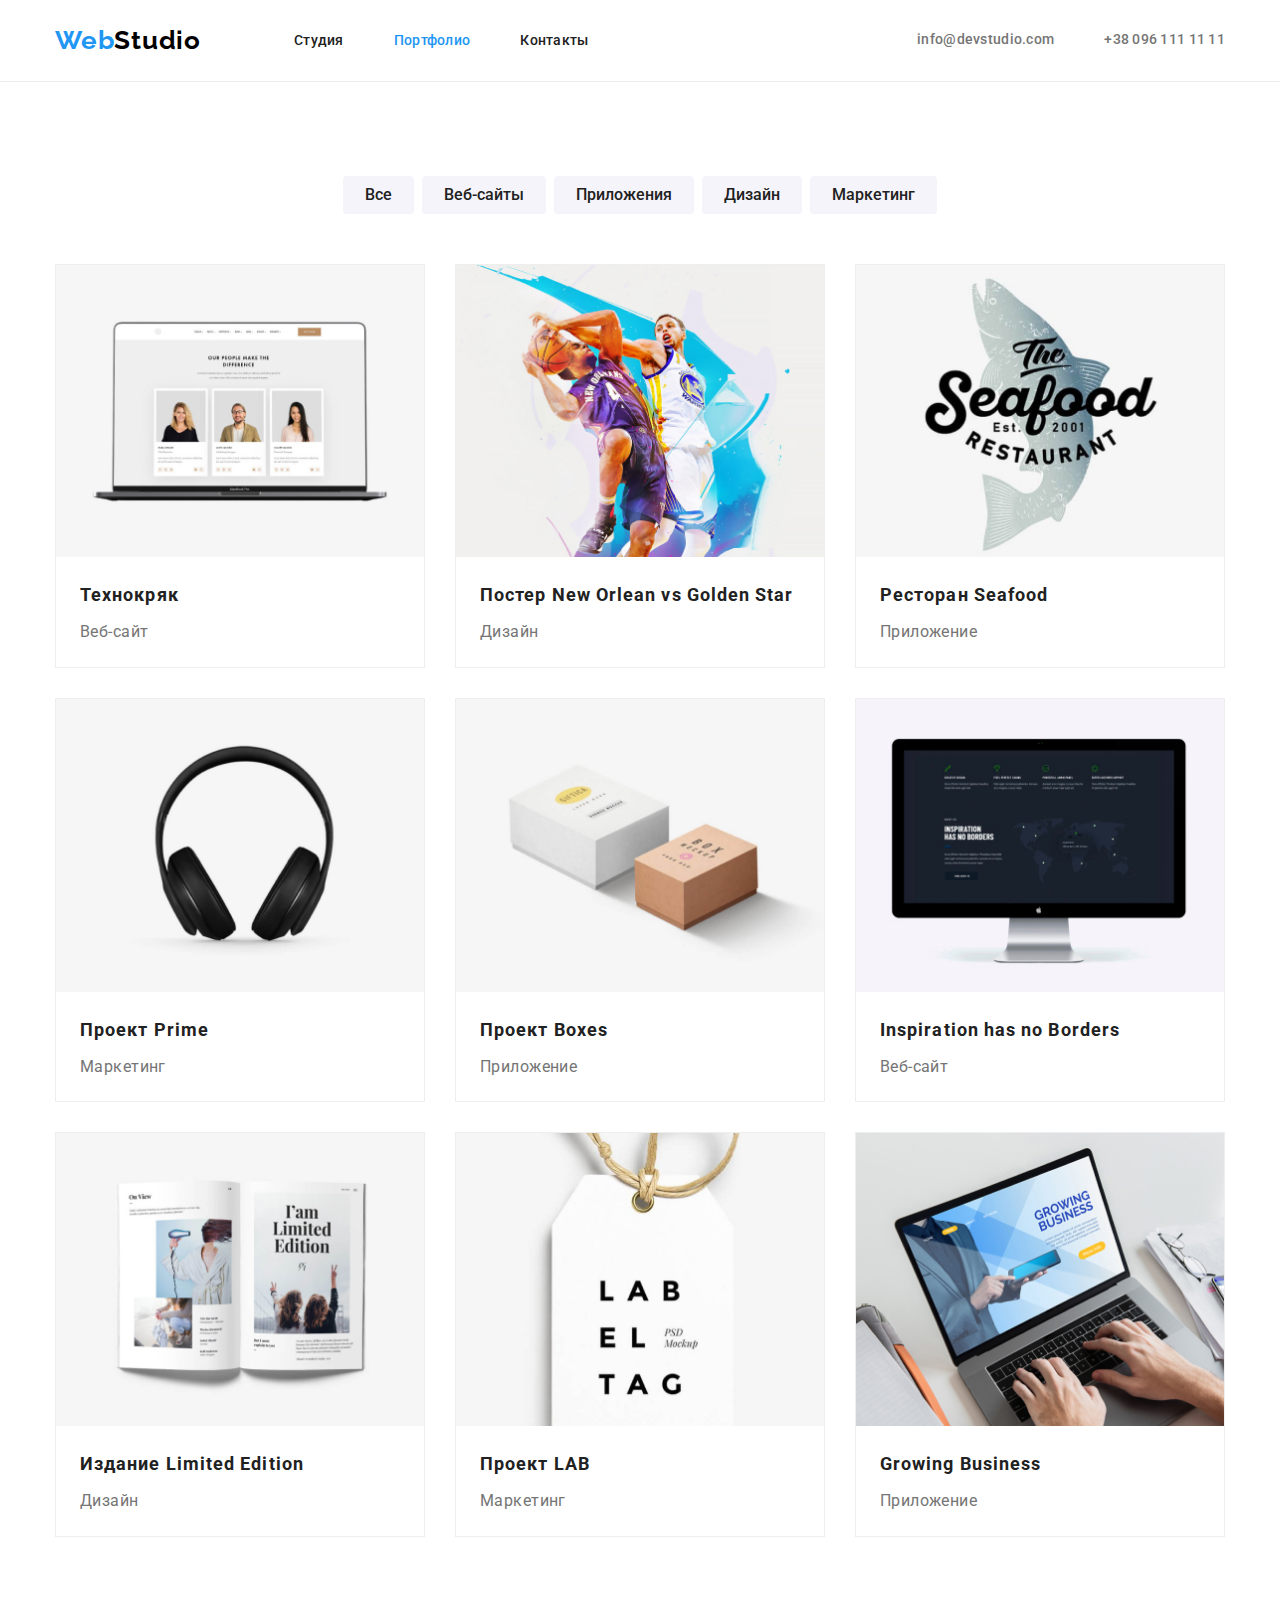
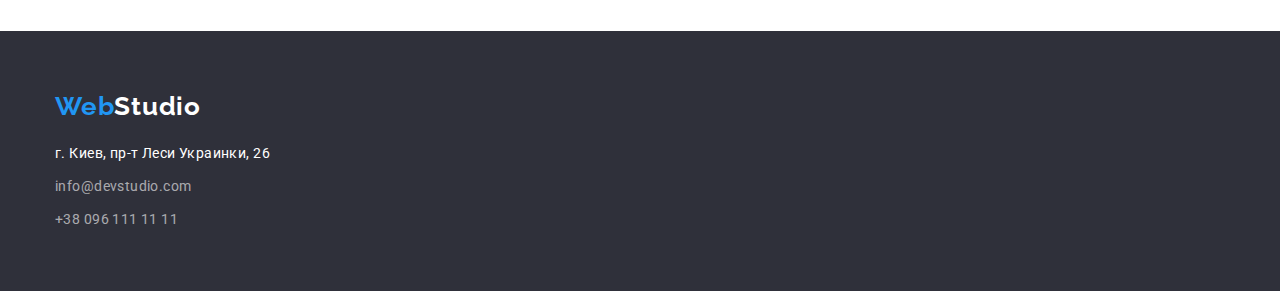
==== portfolio.html @ 77997f1a "copy hw-03" ====
<!DOCTYPE html>
<html lang="ru">
	<head>
		<meta charset="UTF-8" />
		<meta name="viewport" content="width=device-width, initial-scale=1.0" />
		<link rel="stylesheet" href="./css/modern-normalize.css" />
		<link
			href="https://fonts.googleapis.com/css2?family=Raleway:wght@700&family=Roboto:wght@400;500;700;900&display=fallback"
			rel="stylesheet"
		/>
		<link rel="stylesheet" href="./css/styles.css" />
		<title>Portfolio</title>
	</head>
	<body>
		<header class="header-border">
			<div class="container flexbox page-header">
				<nav class="navigation">
					<!-- logo -->
					<a href="./index.html" class="logo logo-header link"><span class="logo-span">Web</span>Studio</a>
					<!-- navigation list -->
					<ul class="site-nav list">
						<li class="nav-item"><a href="./index.html" class="link">Студия</a></li>
						<li class="nav-item"><a href="./portfolio.html" class="link active">Портфолио</a></li>
						<li class="nav-item"><a href="" class="link">Контакты</a></li>
					</ul>
				</nav>
				<!-- tel & mail -->
				<ul class="contacts list">
					<li class="nav-item"><a href="mailto:info@devstudio.com" class="link">info@devstudio.com</a></li>
					<li class="nav-item"><a href="tel:+380961111111" class="link">+38 096 111 11 11</a></li>
				</ul>
			</div>
		</header>

		<main>
			<!-- portfolio section -->
			<section>
				<div class="container section">
					<!-- invisible heading -->
					<h1 class="section-title invisible">Портфолио</h1>
					<ul class="filter-list list">
						<li class="filter-item"><button type="button" class="button">Все</button></li>
						<li class="filter-item"><button type="button" class="button">Веб-сайты</button></li>
						<li class="filter-item"><button type="button" class="button">Приложения</button></li>
						<li class="filter-item"><button type="button" class="button">Дизайн</button></li>
						<li class="filter-item"><button type="button" class="button">Маркетинг</button></li>
					</ul>
					<ul class="portfolio-list list">
						<li class="portfolio-item">
							<a href="" class="link">
								<img src="./images/project1.jpg" width="370" alt="Монитор ноутбука с открытым сайтом" />
								<div class="card-text">
									<h2 class="title">Технокряк</h2>
									<p class="item-text">Веб-сайт</p>
								</div>
							</a>
						</li>
						<li class="portfolio-item">
							<a href="" class="link">
								<img src="./images/project2.jpg" width="370" alt="Два баскетболиста в прыжке" />
								<div class="card-text">
									<h2 class="title">Постер New Orlean vs Golden Star</h2>
									<p class="item-text">Дизайн</p>
								</div>
							</a>
						</li>
						<li class="portfolio-item">
							<a href="" class="link">
								<img src="./images/project3.jpg" width="370" alt="Черный текст на фоне серой рыбы" />
								<div class="card-text">
									<h2 class="title">Ресторан Seafood</h2>
									<p class="item-text">Приложение</p>
								</div>
							</a>
						</li>
						<li class="portfolio-item">
							<a href="" class="link">
								<img src="./images/project4.jpg" width="370" alt="Наушники" />
								<div class="card-text">
									<h2 class="title">Проект Prime</h2>
									<p class="item-text">Маркетинг</p>
								</div>
							</a>
						</li>
						<li class="portfolio-item">
							<a href="" class="link">
								<img src="./images/project5.jpg" width="370" alt="Две картонные упаковки" />
								<div class="card-text">
									<h2 class="title">Проект Boxes</h2>
									<p class="item-text">Приложение</p>
								</div>
							</a>
						</li>
						<li class="portfolio-item">
							<a href="" class="link">
								<img src="./images/project6.jpg" width="370" alt="Монитор с открытым сайтом" />
								<div class="card-text">
									<h2 class="title">Inspiration has no Borders</h2>
									<p class="item-text">Веб-сайт</p>
								</div>
							</a>
						</li>
						<li class="portfolio-item">
							<a href="" class="link">
								<img src="./images/project7.jpg" width="370" alt="Открытый журнал" />
								<div class="card-text">
									<h2 class="title">Издание Limited Edition</h2>
									<p class="item-text">Дизайн</p>
								</div>
							</a>
						</li>
						<li class="portfolio-item">
							<a href="" class="link">
								<img src="./images/project8.jpg" width="370" alt="Белая этикетка с черными буквами" />
								<div class="card-text">
									<h2 class="title">Проект LAB</h2>
									<p class="item-text">Маркетинг</p>
								</div>
							</a>
						</li>
						<li class="portfolio-item">
							<a href="" class="link">
								<img src="./images/project9.jpg" width="370" alt="Руки на клавиатуре ноутбука" />
								<div class="card-text">
									<h2 class="title">Growing Business</h2>
									<p class="item-text">Приложение</p>
								</div>
							</a>
						</li>
					</ul>
				</div>
			</section>
		</main>

		<footer class="footer-background">
			<div class="container flexbox">
				<div class="footer-address">
					<!-- logo -->
					<a href="./index.html" class="logo logo-footer link"><span class="logo-span">Web</span>Studio</a>
					<address>
						<ul class="address list">
							<li class="address-item">г. Киев, пр-т Леси Украинки, 26</li>
							<li class="address-item"><a href="mailto:info@devstudio.com" class="link">info@devstudio.com</a></li>
							<li class="address-item"><a href="tel:+380961111111" class="link">+38 096 111 11 11</a></li>
						</ul>
					</address>
				</div>
				<!-- for next homework -->
				<div class="footer-join"></div>
				<!-- for next homework -->
				<div class="footer-submit"></div>
			</div>
		</footer>
	</body>
</html>
---- css/styles.css ----
:root {
	--title-text-color: #212121;
	--primary-text-color: #757575;
	--accent-color: #2196f3;
	--hero-text-color: #ffffff;
	--first-background-color: #ffffff;
	--second-background-color: #f5f4fa;
	--hero-background-color: #2f303a;
	--header-logo-color: #000000;
	--footer-logo-color: #ffffff;
	--footer-background-color: #2f303a;
	--footer-link-color: rgba(255, 255, 255, 0.6);
	--button-background-color: #f5f4fa;
}

body {
	background-color: var(--first-background-color);
	font-family: "Roboto", sans-serif;
	font-style: normal;
	font-weight: 400;
	font-size: 14px;
	letter-spacing: 0.03em;
}

img {
	display: block;
	max-width: 100%;
	height: auto;
}

.container {
	/* background-color: rgba(210, 180, 140, 0.4); */
	width: 1200px;
	padding-left: 15px;
	padding-right: 15px;
	margin-left: auto;
	margin-right: auto;
	/* outline: 1px solid red; */
}

.page-header {
	align-items: center;
	padding-top: 25px;
	padding-bottom: 25px;
}

.header-border {
	border-bottom: 1px solid #ECECEC;;
}

.flexbox {
	display: flex;
}

.navigation {
	display: flex;
	align-items: center;
	margin-right: auto;
}

.flexbox.page-header {
	justify-content: flex-end;
}

.link {
	text-decoration: none;
}

.list {
	margin: 0;
	padding: 0;
	list-style: none;
}

.title,
.item-text {
	margin: 0;
}

.site-nav,
.contacts {
	display: inline-flex;
}

.nav-item:not(:last-child) {
	margin-right: 50px;
}

.logo {
	font-family: "Raleway", sans-serif;
	font-style: normal;
	font-weight: 700;
	font-size: 26px;
	line-height: 1.19;
	letter-spacing: 0.03em;
}

.logo.logo-header {
	margin-right: 93px;
	color: var(--header-logo-color);
}

.logo > .logo-span {
	color: var(--accent-color);
}

.site-nav .link,
.contacts {
	font-weight: 500;
	line-height: 1.14;
	letter-spacing: 0.02em;
	color: var(--title-text-color);
}

.contacts .link {
	color: var(--primary-text-color);
}

.hero-background {
	background-color: var(--footer-background-color);
}

.hero {
	text-align: center;
	padding-top: 200px;
	padding-bottom: 200px;
}

.hero-title {
	margin-top: 0;
	margin-bottom: 30px;
	font-weight: 900;
	font-size: 44px;
	line-height: 60px;
	letter-spacing: 0.06em;
	text-transform: uppercase;
	color: var(--hero-text-color);
}

.button {
	border-color: transparent;
	border-radius: 4px;
}

.hero .button {
	width: 200px;
	height: 50px;
	font-weight: 700;
	font-size: 16px;
	line-height: 1.87; /* identical to box height, or 187% */
	/* display: flex;
	align-items: center; */
	letter-spacing: 0.06em;
	color: var(--hero-text-color);
	background-color: var(--accent-color);
	box-shadow: 0px 4px 4px rgba(0, 0, 0, 0.15);
}

.section {
	padding-top: 94px;
	padding-bottom: 94px;
}

.feature-section {
	padding-top: 94px;
}

.filter-list {
	display: flex;
	margin-bottom: 50px;
	justify-content: center;
}

.filter-list .button {
	padding: 6px 22px;
	border: none;
	text-align: center;
	font-weight: 500;
	font-size: 16px;
	line-height: 1.62; /* identical to box height, or 162% */
	color: var(--title-text-color);
	background-color: var(--button-background-color);
}

.filter-item:not(:last-child) {
	margin-right: 8px;
}

.filter-list .button:hover,
.filter-list .button:focus {
	box-shadow: 0px 3px 1px rgba(0, 0, 0, 0.1), 0px 1px 2px rgba(0, 0, 0, 0.08), 0px 2px 2px rgba(0, 0, 0, 0.12);
	color: var(--hero-text-color);
	background-color: var(--accent-color);
}

.section-title {
	margin-top: 0;
	margin-bottom: 50px;
	font-weight: 700;
	font-size: 36px;
	line-height: 1.17;
	text-align: center;
	color: var(--title-text-color);
}

/* TODO:  invisible heading */
.section-title.invisible {
	color: rgba(0, 0, 0, 0.1);
	margin-bottom: 0;
	font-size: 0px;
}

.feature-item {
	width: calc((100%-3 * 30px) / 4);
}

.feature-item:not(:last-child) {
	margin-right: 30px;
}

.feature-item > .title {
	font-size: 14px;
	letter-spacing: 0.03em;

}

.feature-list .title {
	font-weight: 700;
	line-height: 1.14;
	text-transform: uppercase;
	color: var(--title-text-color);
}

.feature-list .item-text {
	line-height: 24px; /* or 171% */
	color: var(--primary-text-color);
	margin-top: 10px;
}

.what-list {
	flex-wrap: wrap;
}

.what-item {
	width: calc((100% - 2 * 30px) / 3);
}

.what-item:not(:nth-child(3n)) {
	margin-right: 30px;
}

.site-nav .active {
	color: var(--accent-color);
}

.team-list {
	flex-wrap: wrap;
}

.team-list .title {
	margin-top: 30px;
	margin-bottom: 10px;
	font-weight: 500;
	font-size: 16px;
	line-height: 1.19; /* identical to box height */
	color: var(--title-text-color);
}

.team-list .item-text {
	margin-bottom: 30px;
	font-size: 16px;
	line-height: 1.19; /* identical to box height */
	color: var(--primary-text-color);
}

.team-list > .item {
	width: calc((100% - 30px * 3) / 4);
	text-align: center;
	background-color: var(--first-background-color);
	box-shadow: 0px 1px 3px rgba(0, 0, 0, 0.12), 0px 1px 1px rgba(0, 0, 0, 0.14), 0px 2px 1px rgba(0, 0, 0, 0.2);
	border-radius: 0px 0px 4px 4px;
}

.team-list > .item:not(:nth-child(4n)) {
	margin-right: 30px;
}

.portfolio-item {
	width: calc((100% - 30px * 2) / 3);
	border: 1px solid #EEEEEE;
}

.portfolio-item:not(:nth-child(3n)) {
	margin-right: 30px;
}

.portfolio-item:not(:nth-last-child(-n+3)) {
	margin-bottom: 30px;
}

.team-background {
	background-color: var(--second-background-color);
}

.portfolio-list {
	display: flex;
	flex-wrap: wrap;
}

.portfolio-item .title {
	margin-bottom: 4px;
	font-weight: 700;
	font-size: 18px;
	line-height: 2; /* identical to box height, or 200% */
	letter-spacing: 0.06em;
	color: var(--title-text-color);
}

.portfolio-item .item-text {
	font-size: 16px;
	line-height: 1.87; /* identical to box height, or 187% */
	color: var(--primary-text-color);
}

.card-text {
	padding: 20px 24px;
}

.footer-background {
	background-color: var(--footer-background-color);
}

.footer-address {
	padding-top: 60px;
	padding-bottom: 60px;
	width: calc((100% - 30px * 3) / 4);
	margin-right: 30px;
}

/* for next homework */
.footer-join {
	width: calc((100% - 30px * 3) / 4);
	margin-right: 30px;
}

/* for next homework */
.footer-submit {
	width: 570px;
	width: calc((100% - 30px) / 2);
}

.logo.logo-footer,
.address:first-child {
	color: var(--footer-logo-color);
}

.address.list {
	margin-top: 20px;
}

.address-item:not(:last-child) {
	margin-bottom: 9px;
}

.address {
	font-style: normal;
	line-height: 1.71; /* or 171% */
}

.address .link {
	color: var(--footer-link-color);
}

.site-nav .link:hover,
.site-nav .link:focus,
.contacts .link:hover,
.contacts .link:focus,
.address .link:hover,
.address .link:focus {
	color: var(--accent-color);
}
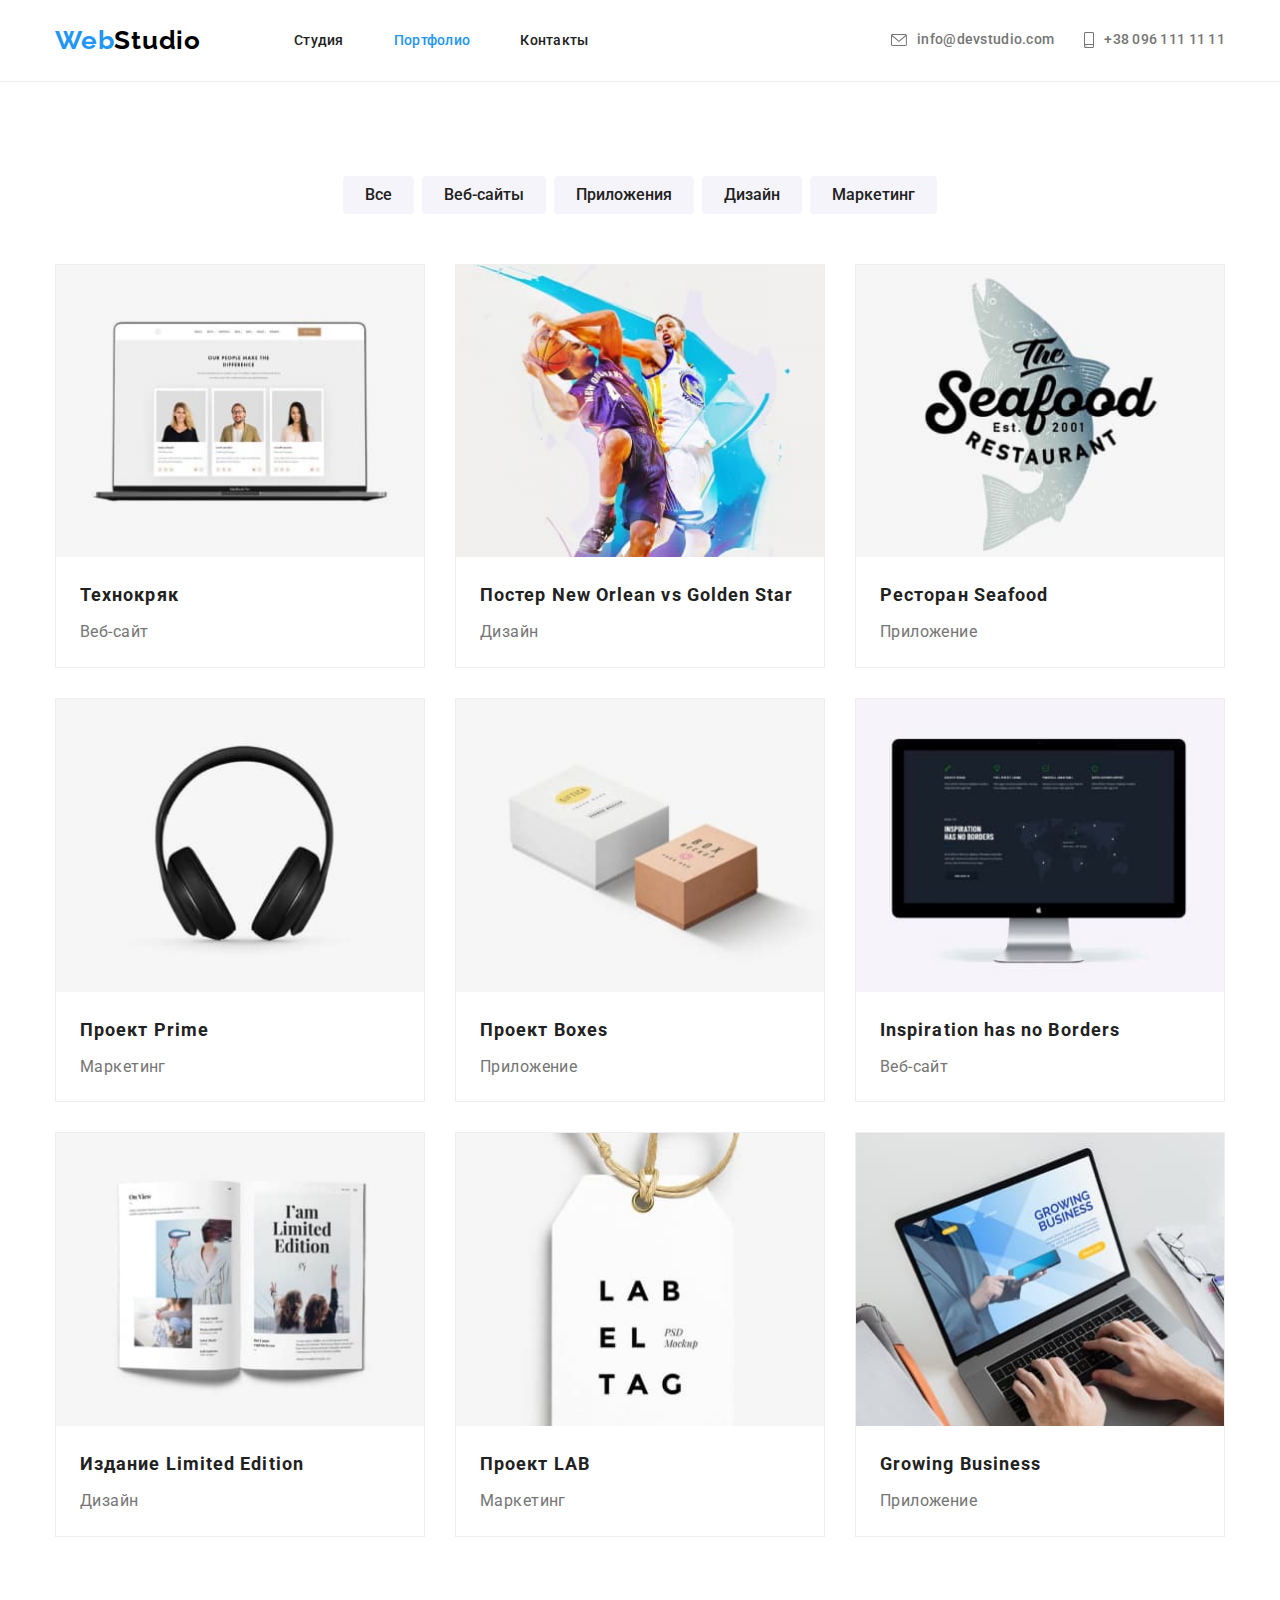
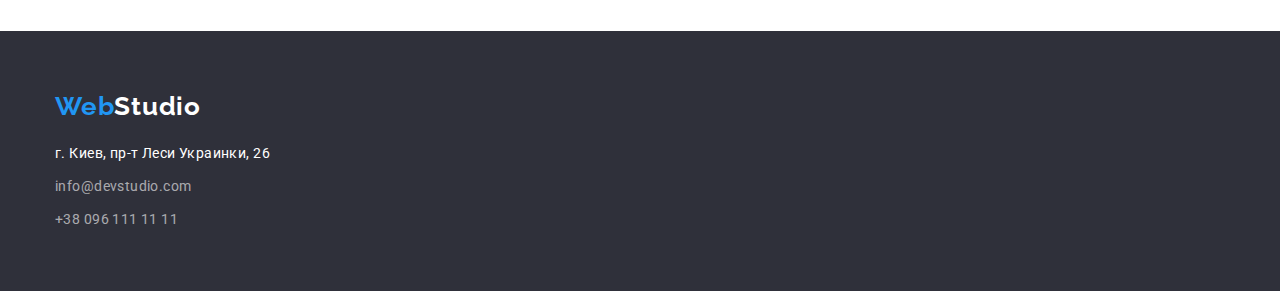
==== commit acc6d575: "header hover svg done" ====
--- a/portfolio.html
+++ b/portfolio.html
@@ -26,8 +26,21 @@
 				</nav>
 				<!-- tel & mail -->
 				<ul class="contacts list">
-					<li class="nav-item"><a href="mailto:info@devstudio.com" class="link">info@devstudio.com</a></li>
-					<li class="nav-item"><a href="tel:+380961111111" class="link">+38 096 111 11 11</a></li>
+					<li class="nav-item">
+						<a href="mailto:info@devstudio.com" class="link">
+							<svg class="envelope">
+								<use href="./images/icons/sprite.svg#sprite-envelope"></use>
+							</svg>
+							info@devstudio.com</a
+						>
+					</li>
+					<li class="nav-item">
+						<a href="tel:+380961111111" class="link">
+							<svg class="smartphone">
+								<use href="./images/icons/sprite.svg#sprite-smartphone"></use>
+							</svg> 
+							+38 096 111 11 11</a>
+					</li>
 				</ul>
 			</div>
 		</header>
@@ -48,8 +61,8 @@
 					<ul class="portfolio-list list">
 						<li class="portfolio-item">
 							<a href="" class="link">
-								<img src="./images/project1.jpg" width="370" alt="Монитор ноутбука с открытым сайтом" />
-								<div class="card-text">
+								<img src="./images/projects/project1.jpg" width="370" alt="Монитор ноутбука с открытым сайтом" />
+								<div class="portfolio-card">
 									<h2 class="title">Технокряк</h2>
 									<p class="item-text">Веб-сайт</p>
 								</div>
@@ -57,8 +70,8 @@
 						</li>
 						<li class="portfolio-item">
 							<a href="" class="link">
-								<img src="./images/project2.jpg" width="370" alt="Два баскетболиста в прыжке" />
-								<div class="card-text">
+								<img src="./images/projects/project2.jpg" width="370" alt="Два баскетболиста в прыжке" />
+								<div class="portfolio-card">
 									<h2 class="title">Постер New Orlean vs Golden Star</h2>
 									<p class="item-text">Дизайн</p>
 								</div>
@@ -66,8 +79,8 @@
 						</li>
 						<li class="portfolio-item">
 							<a href="" class="link">
-								<img src="./images/project3.jpg" width="370" alt="Черный текст на фоне серой рыбы" />
-								<div class="card-text">
+								<img src="./images/projects/project3.jpg" width="370" alt="Черный текст на фоне серой рыбы" />
+								<div class="portfolio-card">
 									<h2 class="title">Ресторан Seafood</h2>
 									<p class="item-text">Приложение</p>
 								</div>
@@ -75,8 +88,8 @@
 						</li>
 						<li class="portfolio-item">
 							<a href="" class="link">
-								<img src="./images/project4.jpg" width="370" alt="Наушники" />
-								<div class="card-text">
+								<img src="./images/projects/project4.jpg" width="370" alt="Наушники" />
+								<div class="portfolio-card">
 									<h2 class="title">Проект Prime</h2>
 									<p class="item-text">Маркетинг</p>
 								</div>
@@ -84,8 +97,8 @@
 						</li>
 						<li class="portfolio-item">
 							<a href="" class="link">
-								<img src="./images/project5.jpg" width="370" alt="Две картонные упаковки" />
-								<div class="card-text">
+								<img src="./images/projects/project5.jpg" width="370" alt="Две картонные упаковки" />
+								<div class="portfolio-card">
 									<h2 class="title">Проект Boxes</h2>
 									<p class="item-text">Приложение</p>
 								</div>
@@ -93,8 +106,8 @@
 						</li>
 						<li class="portfolio-item">
 							<a href="" class="link">
-								<img src="./images/project6.jpg" width="370" alt="Монитор с открытым сайтом" />
-								<div class="card-text">
+								<img src="./images/projects/project6.jpg" width="370" alt="Монитор с открытым сайтом" />
+								<div class="portfolio-card">
 									<h2 class="title">Inspiration has no Borders</h2>
 									<p class="item-text">Веб-сайт</p>
 								</div>
@@ -102,8 +115,8 @@
 						</li>
 						<li class="portfolio-item">
 							<a href="" class="link">
-								<img src="./images/project7.jpg" width="370" alt="Открытый журнал" />
-								<div class="card-text">
+								<img src="./images/projects/project7.jpg" width="370" alt="Открытый журнал" />
+								<div class="portfolio-card">
 									<h2 class="title">Издание Limited Edition</h2>
 									<p class="item-text">Дизайн</p>
 								</div>
@@ -111,8 +124,8 @@
 						</li>
 						<li class="portfolio-item">
 							<a href="" class="link">
-								<img src="./images/project8.jpg" width="370" alt="Белая этикетка с черными буквами" />
-								<div class="card-text">
+								<img src="./images/projects/project8.jpg" width="370" alt="Белая этикетка с черными буквами" />
+								<div class="portfolio-card">
 									<h2 class="title">Проект LAB</h2>
 									<p class="item-text">Маркетинг</p>
 								</div>
@@ -120,8 +133,8 @@
 						</li>
 						<li class="portfolio-item">
 							<a href="" class="link">
-								<img src="./images/project9.jpg" width="370" alt="Руки на клавиатуре ноутбука" />
-								<div class="card-text">
+								<img src="./images/projects/project9.jpg" width="370" alt="Руки на клавиатуре ноутбука" />
+								<div class="portfolio-card">
 									<h2 class="title">Growing Business</h2>
 									<p class="item-text">Приложение</p>
 								</div>
--- a/css/styles.css
+++ b/css/styles.css
@@ -5,7 +5,7 @@
 	--hero-text-color: #ffffff;
 	--first-background-color: #ffffff;
 	--second-background-color: #f5f4fa;
-	--hero-background-color: #2f303a;
+	--hero-background-color: #c4c4c4;
 	--header-logo-color: #000000;
 	--footer-logo-color: #ffffff;
 	--footer-background-color: #2f303a;
@@ -45,7 +45,7 @@
 }
 
 .header-border {
-	border-bottom: 1px solid #ECECEC;;
+	border-bottom: 1px solid #ececec;
 }
 
 .flexbox {
@@ -82,8 +82,12 @@
 	display: inline-flex;
 }
 
-.nav-item:not(:last-child) {
+.site-nav .nav-item:not(:last-child) {
 	margin-right: 50px;
+}
+
+.contacts .nav-item:not(:last-child) {
+	margin-right: 30px;
 }
 
 .logo {
@@ -116,14 +120,38 @@
 	color: var(--primary-text-color);
 }
 
-.hero-background {
-	background-color: var(--footer-background-color);
+.contacts .link {
+	display: flex;
+	align-items: center;
+}
+
+.envelope {
+	width: 16px;
+	height: 12px;
+	margin-right: 10px;
+	fill: var(--primary-text-color);
+}
+
+.smartphone {
+	width: 10px;
+	height: 16px;
+	margin-right: 10px;
+	fill: var(--primary-text-color);
 }
 
 .hero {
+	max-width: 1600px;
+	height: 600px;
+	margin-left: auto;
+	margin-right: auto;
 	text-align: center;
 	padding-top: 200px;
 	padding-bottom: 200px;
+	background-color: var(--hero-background-color);
+	background-image: linear-gradient(rgba(47, 48, 58, 0.4), rgba(47, 48, 58, 0.4)), url(../images/hero/hero.jpg);
+	background-repeat: no-repeat;
+	background-size: cover;
+	background-position: center;
 }
 
 .hero-title {
@@ -221,7 +249,6 @@
 .feature-item > .title {
 	font-size: 14px;
 	letter-spacing: 0.03em;
-
 }
 
 .feature-list .title {
@@ -237,6 +264,34 @@
 	margin-top: 10px;
 }
 
+.feature-item::before {
+	content: "";
+	display: block;
+	height: 120px;
+	background-color: #f5f4fa;
+	border-radius: 4px;
+	margin-bottom: 30px;
+	background-repeat: no-repeat;
+	background-position: center;
+	background-size: 70px;
+}
+
+.icon-antenna::before {
+	background-image: url(../images/icons/antenna.svg);
+}
+
+.icon-clock::before {
+	background-image: url(../images/icons/clock.svg);
+}
+
+.icon-diagram::before {
+	background-image: url(../images/icons/diagram.svg);
+}
+
+.icon-astronaut::before {
+	background-image: url(../images/icons/astronaut.svg);
+}
+
 .what-list {
 	flex-wrap: wrap;
 }
@@ -258,7 +313,6 @@
 }
 
 .team-list .title {
-	margin-top: 30px;
 	margin-bottom: 10px;
 	font-weight: 500;
 	font-size: 16px;
@@ -267,7 +321,6 @@
 }
 
 .team-list .item-text {
-	margin-bottom: 30px;
 	font-size: 16px;
 	line-height: 1.19; /* identical to box height */
 	color: var(--primary-text-color);
@@ -285,16 +338,21 @@
 	margin-right: 30px;
 }
 
+.team-card {
+	padding-top: 30px;
+	padding-bottom: 30px;
+}
+
 .portfolio-item {
 	width: calc((100% - 30px * 2) / 3);
-	border: 1px solid #EEEEEE;
+	border: 1px solid #eeeeee;
 }
 
 .portfolio-item:not(:nth-child(3n)) {
 	margin-right: 30px;
 }
 
-.portfolio-item:not(:nth-last-child(-n+3)) {
+.portfolio-item:not(:nth-last-child(-n + 3)) {
 	margin-bottom: 30px;
 }
 
@@ -322,7 +380,12 @@
 	color: var(--primary-text-color);
 }
 
-.card-text {
+.portfolio-item:hover,
+.portfolio-item:focus {
+	box-shadow: 0px 1px 1px rgba(0, 0, 0, 0.12), 0px 4px 4px rgba(0, 0, 0, 0.06), 1px 4px 6px rgba(0, 0, 0, 0.16);
+}
+
+.portfolio-card {
 	padding: 20px 24px;
 }
 
@@ -345,7 +408,6 @@
 
 /* for next homework */
 .footer-submit {
-	width: 570px;
 	width: calc((100% - 30px) / 2);
 }
 
@@ -379,3 +441,10 @@
 .address .link:focus {
 	color: var(--accent-color);
 }
+
+.link:hover .envelope,
+.link:focus .envelope,
+.link:hover .smartphone,
+.link:focus .smartphone {
+	fill: var(--accent-color);
+}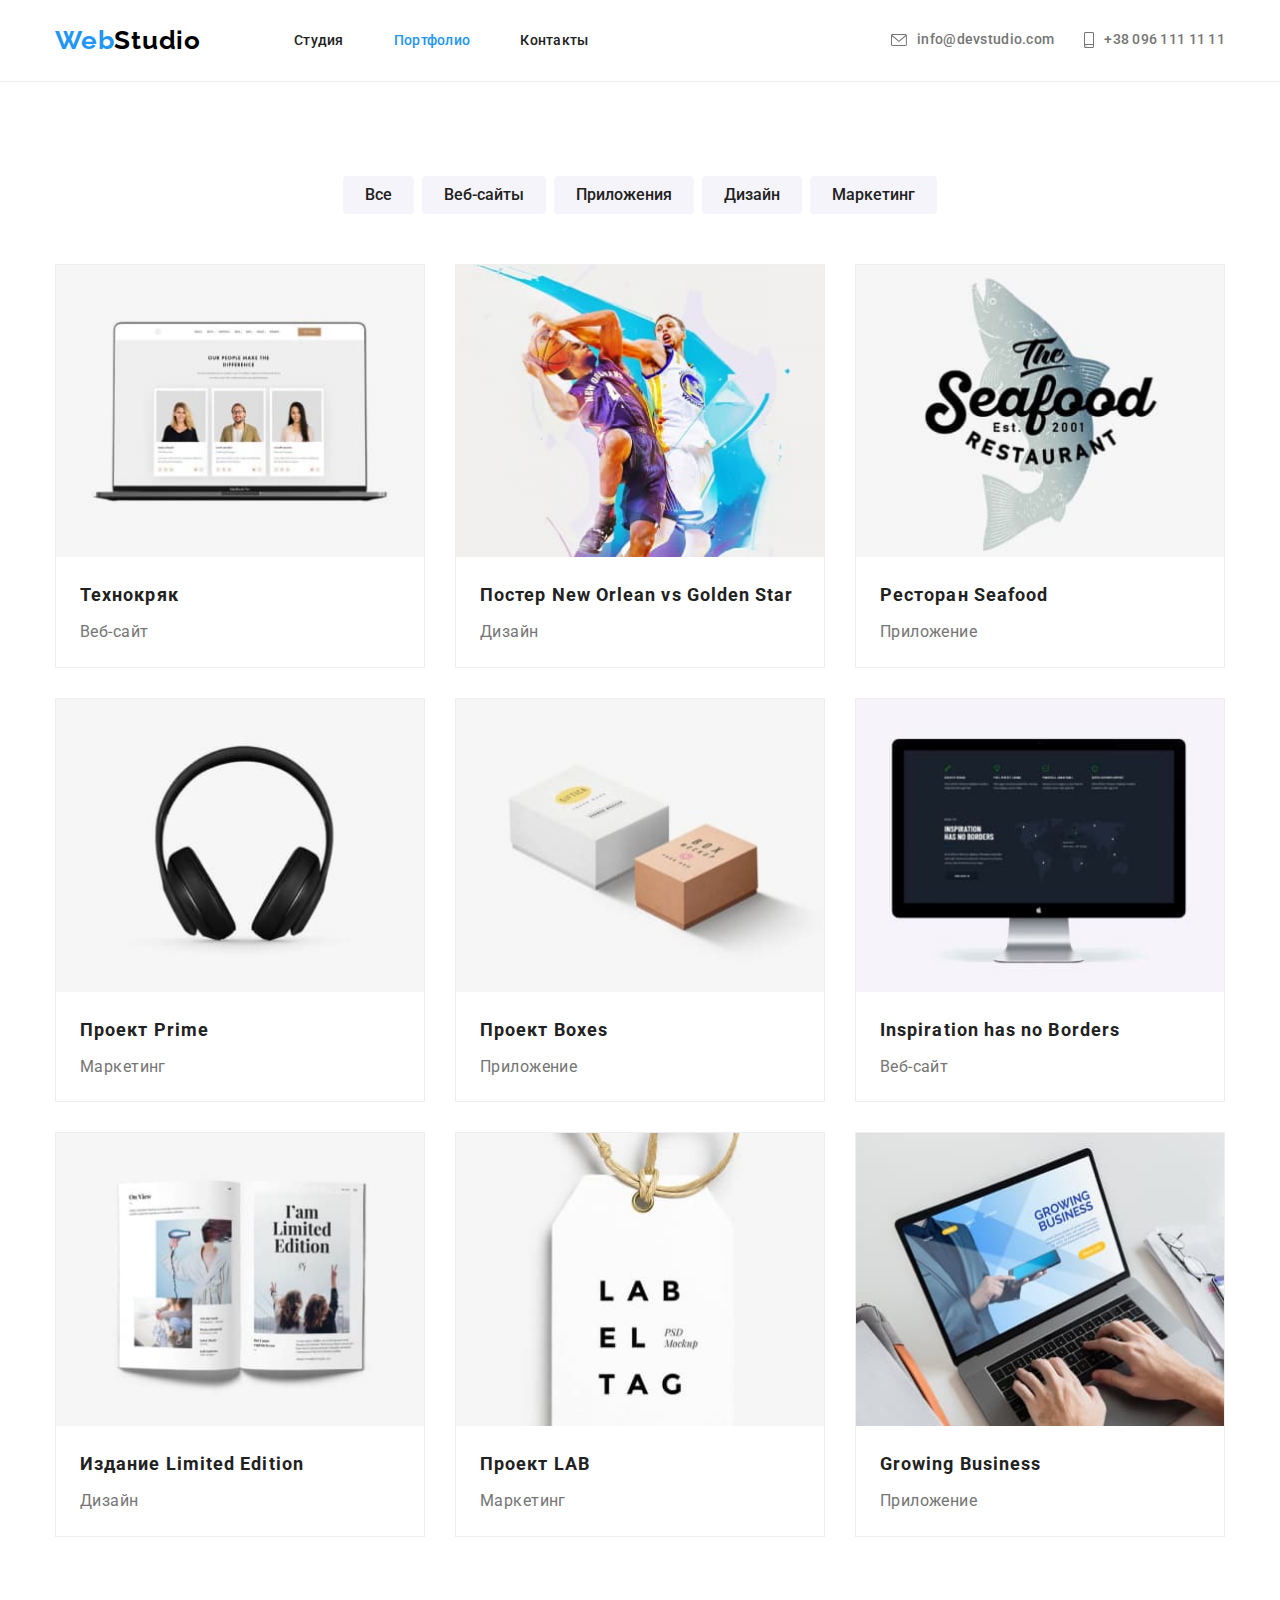
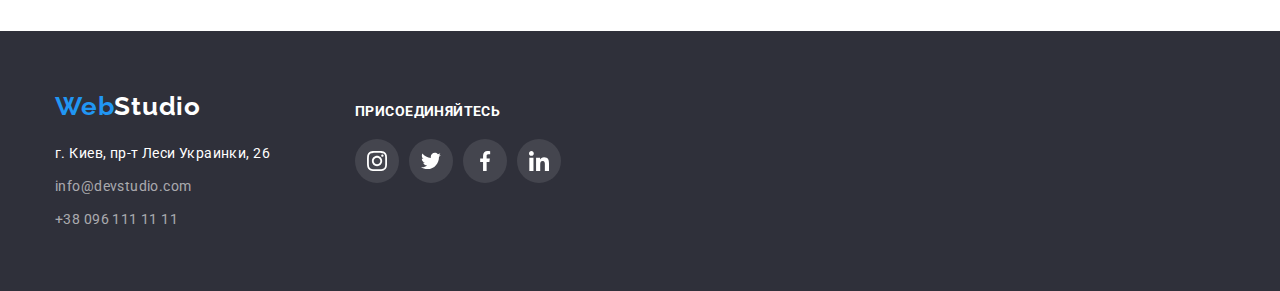
==== commit dcf2f459: "hw done" ====
--- a/portfolio.html
+++ b/portfolio.html
@@ -38,13 +38,13 @@
 						<a href="tel:+380961111111" class="link">
 							<svg class="smartphone">
 								<use href="./images/icons/sprite.svg#sprite-smartphone"></use>
-							</svg> 
-							+38 096 111 11 11</a>
+							</svg>
+							+38 096 111 11 11</a
+						>
 					</li>
 				</ul>
 			</div>
 		</header>
-
 		<main>
 			<!-- portfolio section -->
 			<section>
@@ -144,7 +144,6 @@
 				</div>
 			</section>
 		</main>
-
 		<footer class="footer-background">
 			<div class="container flexbox">
 				<div class="footer-address">
@@ -158,8 +157,39 @@
 						</ul>
 					</address>
 				</div>
-				<!-- for next homework -->
-				<div class="footer-join"></div>
+				<div class="footer-join">
+					<p class="join-heading">присоединяйтесь</p>
+					<ul class="footer-net-list flexbox list">
+						<li class="item">
+							<a href="https://www.instagram.com/" class="footer-net-link" aria-label="ссылка на профиль в Instagram">
+								<svg class="footer-net-icon">
+									<use href="./images/icons/sprite.svg#sprite-instagram"></use>
+								</svg>
+							</a>
+						</li>
+						<li class="item">
+							<a href="https://twitter.com/" class="footer-net-link" aria-label="ссылка на профиль в Twitter">
+								<svg class="footer-net-icon">
+									<use href="./images/icons/sprite.svg#sprite-twitter"></use>
+								</svg>
+							</a>
+						</li>
+						<li class="item">
+							<a href="https://www.facebook.com/" class="footer-net-link" aria-label="ссылка на профиль в Facebook">
+								<svg class="footer-net-icon">
+									<use href="./images/icons/sprite.svg#sprite-facebook"></use>
+								</svg>
+							</a>
+						</li>
+						<li class="item">
+							<a href="https://www.linkedin.com/" class="footer-net-link" aria-label="ссылка на профиль в LinkedIn">
+								<svg class="footer-net-icon">
+									<use href="./images/icons/sprite.svg#sprite-linkedin"></use>
+								</svg>
+							</a>
+						</li>
+					</ul>
+				</div>
 				<!-- for next homework -->
 				<div class="footer-submit"></div>
 			</div>
--- a/css/styles.css
+++ b/css/styles.css
@@ -2,6 +2,7 @@
 	--title-text-color: #212121;
 	--primary-text-color: #757575;
 	--accent-color: #2196f3;
+	--accent-text-color: #ffffff;
 	--hero-text-color: #ffffff;
 	--first-background-color: #ffffff;
 	--second-background-color: #f5f4fa;
@@ -11,6 +12,7 @@
 	--footer-background-color: #2f303a;
 	--footer-link-color: rgba(255, 255, 255, 0.6);
 	--button-background-color: #f5f4fa;
+	--clients-icon-color: #afb1b8;
 }
 
 body {
@@ -137,6 +139,13 @@
 	height: 16px;
 	margin-right: 10px;
 	fill: var(--primary-text-color);
+}
+
+.link:hover .envelope,
+.link:focus .envelope,
+.link:hover .smartphone,
+.link:focus .smartphone {
+	fill: var(--accent-color);
 }
 
 .hero {
@@ -176,8 +185,6 @@
 	font-weight: 700;
 	font-size: 16px;
 	line-height: 1.87; /* identical to box height, or 187% */
-	/* display: flex;
-	align-items: center; */
 	letter-spacing: 0.06em;
 	color: var(--hero-text-color);
 	background-color: var(--accent-color);
@@ -321,6 +328,7 @@
 }
 
 .team-list .item-text {
+	margin-bottom: 16px;
 	font-size: 16px;
 	line-height: 1.19; /* identical to box height */
 	color: var(--primary-text-color);
@@ -343,6 +351,110 @@
 	padding-bottom: 30px;
 }
 
+.net-list {
+	justify-content: center;
+	align-items: center;
+}
+
+.net-link {
+	display: flex;
+	width: 44px;
+	height: 44px;
+	border-radius: 50%;
+	justify-content: center;
+	align-items: center;
+}
+
+.net-link:hover,
+.net-link:focus {
+	background-color: var(--accent-color);
+}
+
+.net-link:hover .net-icon,
+.net-link:focus .net-icon {
+	fill: var(--accent-text-color);
+}
+
+.net-list .item:not(:last-child) {
+	margin-right: 10px;
+}
+
+.net-icon {
+	width: 20px;
+	height: 20px;
+	fill: #afb1b8;
+}
+
+.team-background {
+	background-color: var(--second-background-color);
+}
+
+.clients-list {
+	flex-wrap: wrap;
+}
+
+.clients-link {
+	display: flex;
+	justify-content: center;
+	align-items: center;
+	width: 170px;
+	height: 90px;
+	border: 1px solid var(--clients-icon-color);
+	border-radius: 4px;
+}
+
+.clients-list > .item:not(:nth-child(6n)) {
+	margin-right: 30px;
+}
+
+.clients-list > .item:nth-child(n + 7) {
+	margin-top: 30px;
+}
+
+.clients-icon {
+	fill: var(--clients-icon-color);
+}
+
+.client1 {
+	width: 44px;
+	height: 49px;
+}
+
+.client2 {
+	width: 40px;
+	height: 52px;
+}
+
+.client3 {
+	width: 41px;
+	height: 42px;
+}
+
+.client4 {
+	width: 80px;
+	height: 42px;
+}
+
+.client5 {
+	width: 59px;
+	height: 47px;
+}
+
+.client6 {
+	width: 88px;
+	height: 45px;
+}
+
+.clients-link:hover,
+.clients-link:focus {
+	border-color: var(--accent-color);
+}
+
+.clients-link:hover .clients-icon,
+.clients-link:focus .clients-icon {
+	fill: var(--accent-color);
+}
+
 .portfolio-item {
 	width: calc((100% - 30px * 2) / 3);
 	border: 1px solid #eeeeee;
@@ -354,10 +466,6 @@
 
 .portfolio-item:not(:nth-last-child(-n + 3)) {
 	margin-bottom: 30px;
-}
-
-.team-background {
-	background-color: var(--second-background-color);
 }
 
 .portfolio-list {
@@ -400,10 +508,47 @@
 	margin-right: 30px;
 }
 
-/* for next homework */
 .footer-join {
 	width: calc((100% - 30px * 3) / 4);
 	margin-right: 30px;
+	padding-top: 72px;
+	text-transform: uppercase;
+	font-weight: 700;
+	line-height: 16px;
+	color: #ffffff;
+}
+
+.join-heading {
+	margin: 0;
+}
+
+.footer-net-list {
+	margin-top: 20px;
+}
+
+.footer-net-link {
+	display: flex;
+	width: 44px;
+	height: 44px;
+	border-radius: 50%;
+	justify-content: center;
+	align-items: center;
+	background: rgba(255, 255, 255, 0.1);
+}
+
+.footer-net-link:hover,
+.footer-net-link:focus {
+	background-color: var(--accent-color);
+}
+
+.footer-net-list .item:not(:last-child) {
+	margin-right: 10px;
+}
+
+.footer-net-icon {
+	width: 20px;
+	height: 20px;
+	fill: #ffffff;
 }
 
 /* for next homework */
@@ -441,10 +586,3 @@
 .address .link:focus {
 	color: var(--accent-color);
 }
-
-.link:hover .envelope,
-.link:focus .envelope,
-.link:hover .smartphone,
-.link:focus .smartphone {
-	fill: var(--accent-color);
-}